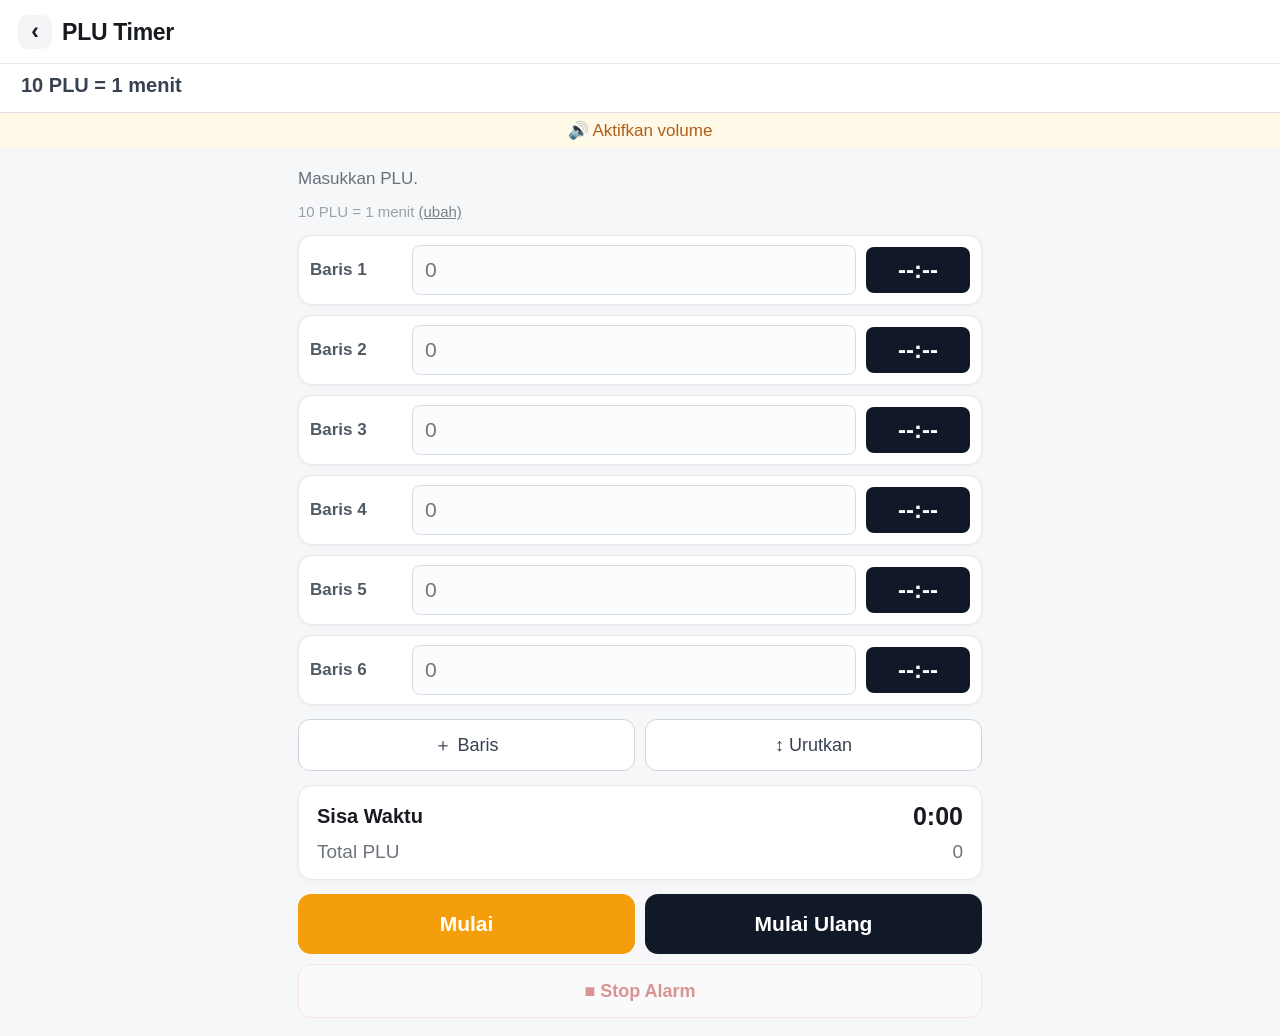
==== apps/plu-timer/index.html @ e4b8a62e "Add files via upload" ====
<!doctype html>
<html lang="id">
<head>
  <meta charset="UTF-8">
  <meta name="viewport" content="width=device-width, initial-scale=1, viewport-fit=cover">
  <meta name="theme-color" content="#0d9488">
  <meta name="description" content="PLU Timer PLU - timer display berdasarkan jumlah PLU">
  <title>PLU Timer</title>
  <style>
    :root{
      --accent:#111827; --accent-soft:#f3f4f6; --timer:#111827;
      --bg:#f6f7f8; --text:#171a1f; --muted:#737a84; --border:#e6e8eb;
      --warning:#f59e0b; --danger:#dc2626; --card:#fff;
      --shadow:0 1px 5px rgba(15,23,42,.045);
    }
    *{box-sizing:border-box}
    html,body{margin:0;padding:0;background:var(--bg);color:var(--text);font-family:Arial,Helvetica,sans-serif}.ric-back{display:inline-flex;align-items:center;justify-content:center;width:34px;height:34px;margin-right:4px;border-radius:10px;text-decoration:none;color:inherit;background:#f3f4f6}
    body{min-height:100vh}
    button,input{font:inherit}
    .topbar{height:64px;background:#ffffff;color:var(--text);display:flex;align-items:center;justify-content:space-between;padding:0 18px;border-bottom:1px solid var(--border)}
    .brand{font-size:23px;font-weight:700;letter-spacing:-.3px}
    .install{display:none;border:0;background:#fff;color:var(--text);font-weight:700;padding:10px 14px;border-radius:4px}
    .sub{background:#fff;padding:10px 21px 15px;border-bottom:1px solid #ddd;font-size:20px;color:var(--muted)}
    .sub b{color:#374151}
    .notice{background:#fff9e8;color:#b05d19;text-align:center;padding:7px 10px;font-size:17px}
    main{max-width:720px;margin:auto;padding:18px}
    .helper{font-size:17px;color:#66717c;margin:3px 0 14px}
    .formula{font-size:15px;color:#9aa1aa;margin-bottom:15px}
    .formula button{border:0;background:none;color:#7a828c;text-decoration:underline;padding:0;cursor:pointer}
    #rows{display:flex;flex-direction:column;gap:10px;width:100%;min-height:1px;visibility:visible;opacity:1}
    .row{display:grid !important;visibility:visible !important;opacity:1 !important;background:var(--card);border:1px solid var(--border);border-radius:14px;padding:9px 11px;grid-template-columns:92px 1fr 104px;gap:10px;align-items:center;box-shadow:var(--shadow)}
    .row.active{border-color:#4a8fc8;box-shadow:0 0 0 1px #4a8fc8}
    .label{font-size:17px;color:#505a65;font-weight:600}
    .plu{width:100%;height:50px;border:1px solid #d8dde3;border-radius:8px;padding:0 12px;font-size:21px;background:#fbfcfd;outline:none}
    .plu:focus{border-color:#9ca3af;box-shadow:0 0 0 3px rgba(17,24,39,.07);background:#fff}
    .time{height:46px;border-radius:8px;background:var(--timer);color:#fff;display:flex;align-items:center;justify-content:center;font-size:21px;font-weight:700}
    .time.done{background:var(--danger)}
    .time.empty{font-size:24px}
    .summary{background:#fff;border:1px solid var(--border);border-radius:14px;padding:16px 18px;margin-top:14px;box-shadow:var(--shadow)}
    .sumline{display:flex;justify-content:space-between;align-items:center}
    .sumline + .sumline{margin-top:10px}
    .sumtitle{font-size:20px;font-weight:700}
    .sumvalue{font-size:25px;font-weight:700}
    .small{font-size:19px;color:#6d747d}
    .controls{display:grid;grid-template-columns:1fr 1fr;gap:10px;margin-top:14px}
    .btn{border:0;border-radius:13px;height:60px;font-size:21px;font-weight:700;color:#fff;cursor:pointer}
    .pause{background:var(--warning);color:#fff}
    .restart{background:#111827}
    .stop-alarm{
      width:100%;height:54px;margin-top:10px;border:1px solid #fecaca;
      border-radius:13px;background:#fff;color:#b91c1c;font-size:18px;font-weight:700;
      cursor:pointer;transition:.15s;
    }
    .stop-alarm:not(:disabled):active{transform:scale(.99);background:#fef2f2}
    .stop-alarm:disabled{opacity:.45;cursor:not-allowed}
    .addbar{display:flex;gap:10px;margin-top:14px}
    .addbar button{flex:1;border:1px solid #cfd5db;background:#fff;border-radius:12px;padding:13px;font-size:18px;color:#374151}
    .info{background:#fff;border:1px solid var(--border);border-radius:14px;padding:18px 20px;margin-top:24px;box-shadow:var(--shadow)}
    .info h2{font-size:22px;margin:0 0 12px}
    .info p{font-size:18px;color:#6b7280;line-height:1.45;margin:6px 0}
    .footer{padding:24px;text-align:center;color:#9ca3af;font-size:14px}
    dialog{border:0;border-radius:18px;padding:0;max-width:520px;width:calc(100% - 32px);box-shadow:0 20px 70px #0003}
    dialog::backdrop{background:#0007}
    .dialog-body{padding:24px}
    .dialog-body h3{margin:0 0 15px;font-size:23px}
    .dialog-body label{display:block;color:#555;margin:13px 0 6px}
    .dialog-body input{width:100%;height:50px;border:1px solid #ccd2d8;border-radius:8px;padding:0 12px}
    .dialog-actions{display:flex;gap:10px;margin-top:20px}
    .dialog-actions button{flex:1;padding:13px;border:0;border-radius:10px;font-weight:700}
    @media(max-width:620px){
      .topbar{padding:0 14px}.brand{font-size:22px}.sub{font-size:17px;padding-left:14px}
      main{padding:16px 14px}.notice{font-size:15px}.helper{font-size:17px}
      .row{grid-template-columns:76px 1fr 88px;gap:7px;padding:8px}
      .label{font-size:15px}.plu{height:48px;font-size:20px}.time{height:44px;font-size:20px}
      .sumtitle,.small{font-size:17px}.sumvalue{font-size:23px}.btn{height:64px;font-size:21px}
    }
  </style>
  <link rel="manifest" href="./manifest.webmanifest">
  <meta name="theme-color" content="#ffffff">
</head>
<body>
  <header class="topbar">
    <div class="brand"><a href="/?view=ric-space" class="ric-back" aria-label="Kembali ke Ric Space">‹</a> PLU Timer</div>
    <button id="installBtn" class="install">Pasang Aplikasi</button>
  </header>
  <div class="sub"><b>10 PLU = 1 menit</b></div>
  <div class="notice">🔊 Aktifkan volume</div>

  <main>
    <div class="helper">Masukkan PLU.</div>
    <div class="formula">10 PLU = 1 menit <button id="formulaBtn">(ubah)</button></div>

    <section id="rows">
      <div class="row">
        <div class="label">Baris 1</div>
        <input class="plu" inputmode="numeric" type="number" min="0" placeholder="0" aria-label="PLU baris 1">
        <div class="time empty">--:--</div>
      </div>
      <div class="row">
        <div class="label">Baris 2</div>
        <input class="plu" inputmode="numeric" type="number" min="0" placeholder="0" aria-label="PLU baris 2">
        <div class="time empty">--:--</div>
      </div>
      <div class="row">
        <div class="label">Baris 3</div>
        <input class="plu" inputmode="numeric" type="number" min="0" placeholder="0" aria-label="PLU baris 3">
        <div class="time empty">--:--</div>
      </div>
      <div class="row">
        <div class="label">Baris 4</div>
        <input class="plu" inputmode="numeric" type="number" min="0" placeholder="0" aria-label="PLU baris 4">
        <div class="time empty">--:--</div>
      </div>
      <div class="row">
        <div class="label">Baris 5</div>
        <input class="plu" inputmode="numeric" type="number" min="0" placeholder="0" aria-label="PLU baris 5">
        <div class="time empty">--:--</div>
      </div>
      <div class="row">
        <div class="label">Baris 6</div>
        <input class="plu" inputmode="numeric" type="number" min="0" placeholder="0" aria-label="PLU baris 6">
        <div class="time empty">--:--</div>
      </div>
    </section>

    <div class="addbar">
      <button id="addBtn">＋ Baris</button>
      <button id="sortBtn">↕ Urutkan</button>
    </div>

    <section class="summary">
      <div class="sumline">
        <div class="sumtitle">Sisa Waktu</div>
        <div id="totalTime" class="sumvalue">0:00</div>
      </div>
      <div class="sumline">
        <div class="small">Total PLU</div>
        <div id="totalPlu" class="small">0</div>
      </div>
    </section>

    <div class="controls">
      <button id="pauseBtn" class="btn pause">Mulai</button>
      <button id="restartBtn" class="btn restart">Mulai Ulang</button>
    </div>
    <button id="stopAlarmBtn" class="stop-alarm" disabled>■ Stop Alarm</button>
</main>

  <dialog id="settingsDialog">
    <div class="dialog-body">
      <h3>Pengaturan</h3>
      <label for="secondsPerPlu">Detik / PLU</label>
      <input id="secondsPerPlu" type="number" min="1" step="1" value="6">
      <label for="rowCount">Baris</label>
      <input id="rowCount" type="number" min="1" max="30" step="1" value="6">
      <label for="alarmDuration">Alarm (detik)</label>
      <input id="alarmDuration" type="number" min="5" max="60" step="1" value="20">
      <div class="dialog-actions">
        <button id="cancelSettings">Batal</button>
        <button id="saveSettings" style="background:#111827;color:#fff">Simpan</button>
      </div>
    </div>
  </dialog>

  <audio id="alarmAudio" src="[data-uri]" preload="auto"></audio>
  <script>

    function safeGet(key){
      try { return localStorage.getItem(key); } catch(e){ return null; }
    }
    function safeSet(key,value){
      try { localStorage.setItem(key,value); } catch(e){}
    }
    function safeJsonGet(key){
      try {
        const v = safeGet(key);
        return v ? JSON.parse(v) : null;
      } catch(e){ return null; }
    }

    const DEFAULT_ROWS = 6;
    let secondsPerPlu = Number(safeGet('secondsPerPlu') || 6);
    let alarmDuration = Number(safeGet('alarmDuration') || 20);
    let rowData = safeJsonGet('pluRows') || Array(DEFAULT_ROWS).fill(0);
    let remaining = 0;
    let running = false;
    let timer = null;
    let lastTick = 0;
    let wakeLock = null;
    let deferredPrompt = null;
    let endAt = 0;
    let notificationTag = 'plu-timer-running';
    let lastNotificationSecond = -1;

    const rowsEl = document.getElementById('rows');
    const totalTimeEl = document.getElementById('totalTime');
    const totalPluEl = document.getElementById('totalPlu');
    const pauseBtn = document.getElementById('pauseBtn');

    function fmt(sec){
      sec = Math.max(0, Math.ceil(sec));
      const m = Math.floor(sec/60), s = sec % 60;
      return `${m}:${String(s).padStart(2,'0')}`;
    }
    function render(){
      rowsEl.innerHTML = '';
      rowData.forEach((value,i)=>{
        const row = document.createElement('div');
        row.className = 'row';

        const label = document.createElement('div');
        label.className = 'label';
        label.textContent = `Baris ${i+1}`;

        const input = document.createElement('input');
        input.className = 'plu';
        input.inputMode = 'numeric';
        input.pattern = '[0-9]*';
        input.min = '0';
        input.type = 'number';
        input.value = value || '';
        input.placeholder = '0';
        input.setAttribute('aria-label', `PLU baris ${i+1}`);

        const time = document.createElement('div');
        time.className = `time ${value ? '' : 'empty'}`;
        time.textContent = value ? fmt(Number(value)*secondsPerPlu) : '--:--';

        row.append(label, input, time);
        input.addEventListener('input',()=>{
          let n = Math.max(0, Math.floor(Number(input.value) || 0));
          rowData[i] = n;
          saveRows();
          updateTotals();
          updateTimes();
        });
        rowsEl.appendChild(row);
      });
      updateTotals();
      updateTimes();
    }
    function saveRows(){ safeSet('pluRows', JSON.stringify(rowData)); }
    function totalPlu(){ return rowData.reduce((a,b)=>a+(Number(b)||0),0); }
    function initialSeconds(){ return totalPlu()*secondsPerPlu; }
    function updateTotals(){
      if(!running) remaining = initialSeconds();
      totalPluEl.textContent = totalPlu();
      totalTimeEl.textContent = fmt(remaining);
    }
    function updateTimes(){
      [...rowsEl.querySelectorAll('.time')].forEach((el,i)=>{
        const v = Number(rowData[i]) || 0;
        el.textContent = v ? fmt(v*secondsPerPlu) : '--:--';
        el.classList.toggle('empty', !v);
      });
    }
    function renderRunningProgress(){
      totalTimeEl.textContent = fmt(remaining);
      let cursor = remaining;
      [...rowsEl.querySelectorAll('.time')].forEach((el,i)=>{
        const rowSec = (Number(rowData[i])||0)*secondsPerPlu;
        if(rowSec<=0){el.textContent='--:--';return}
        const spent = Math.max(0, initialSeconds() - remaining);
        const rowRemain = Math.max(0, rowSec - Math.max(0, spent - (initialSeconds() - rowSec)));
        el.textContent = fmt(rowRemain);
      });
    }
    async function acquireWakeLock(){
      try{
        if('wakeLock' in navigator) wakeLock = await navigator.wakeLock.request('screen');
      }catch(e){}
    }
    function releaseWakeLock(){
      if(wakeLock){wakeLock.release().catch(()=>{});wakeLock=null}
    }
    let lastTenBeeped = -1;
    let alarmPlaying = false;
    const suppliedAlarm = document.getElementById('alarmAudio');
    const stopAlarmBtn = document.getElementById('stopAlarmBtn');
    function unlockSuppliedAlarm(){
      // Start button is a user gesture, so this primes the exact uploaded audio
      // for later playback when the countdown reaches 0.
      try{
        suppliedAlarm.muted = true;
        suppliedAlarm.currentTime = 0;
        const p = suppliedAlarm.play();
        if(p && p.then){
          p.then(()=>{
            suppliedAlarm.pause();
            suppliedAlarm.currentTime = 0;
            suppliedAlarm.muted = false;
          }).catch(()=>{
            suppliedAlarm.muted = false;
          });
        }else{
          suppliedAlarm.muted = false;
        }
      }catch(e){
        suppliedAlarm.muted = false;
      }
    }

    async function showAppNotification(body, options={}){
      try{
        if(Notification.permission !== 'granted') return;
        const reg = await navigator.serviceWorker.ready;
        await reg.showNotification('PLU Timer', Object.assign({
          body,
          tag: notificationTag,
          renotify: true,
          icon: '/icon.svg',
          badge: '/icon.svg',
          vibrate: [500,250,500,250,900],
          silent: false
        }, options));
      }catch(e){
        try{ new Notification('PLU Timer', {body}); }catch(_){}
      }
    }

    async function updateRunningNotification(force=false){
      if(!running || Notification.permission !== 'granted') return;
      const sec = Math.max(0, Math.ceil(remaining));
      if(!force && sec === lastNotificationSecond) return;
      lastNotificationSecond = sec;
      await showAppNotification(`Sisa waktu: ${fmt(remaining)}`, {
        tag: notificationTag,
        renotify: false,
        vibrate: [],
        silent: true,
        timestamp: Date.now()
      });
    }

    async function closeRunningNotification(){
      try{
        const reg = await navigator.serviceWorker.ready;
        const list = await reg.getNotifications({tag: notificationTag});
        list.forEach(n=>n.close());
      }catch(e){}
    }

    async function beep(){
      stopAlarm();
      try{
        suppliedAlarm.muted = false;
        suppliedAlarm.loop = false;
        suppliedAlarm.currentTime = 0;
        const p = suppliedAlarm.play();
        if(p && p.catch) p.catch(()=>{});
        alarmPlaying = true;
        stopAlarmBtn.disabled = false;
        stopAlarmBtn.textContent = '■ Stop Alarm';
        suppliedAlarm.onended = ()=>{
          alarmPlaying = false;
          stopAlarmBtn.disabled = true;
          stopAlarmBtn.textContent = '■ Stop Alarm';
        };
        if(navigator.vibrate) navigator.vibrate([500,250,500,250,900,250,900]);
        await closeRunningNotification();
        await showAppNotification('Waktu habis', {
          tag: 'plu-timer-finished',
          renotify: true,
          requireInteraction: true,
          vibrate: [700,300,700,300,1200],
          silent: false
        });
      }catch(e){}
    }

    function stopAlarm(){
      try{
        suppliedAlarm.pause();
        suppliedAlarm.currentTime = 0;
        suppliedAlarm.loop = false;
        suppliedAlarm.onended = null;
      }catch(e){}
      alarmPlaying = false;
      stopAlarmBtn.disabled = true;
      stopAlarmBtn.textContent = '■ Stop Alarm';
      if(navigator.vibrate) navigator.vibrate(0);
    }

    function playCountdownCue(sec){
      try{
        const Ctx = window.AudioContext || window.webkitAudioContext;
        if(!Ctx) return;
        const ctx = new Ctx();
        const t = ctx.currentTime;
        const o = ctx.createOscillator();
        const g = ctx.createGain();
        o.type = 'sine';
        o.frequency.value = sec === 10 ? 520 : (sec <= 3 ? 880 : 720);
        g.gain.setValueAtTime(0.001, t);
        g.gain.exponentialRampToValueAtTime(0.13, t + 0.015);
        g.gain.exponentialRampToValueAtTime(0.001, t + 0.13);
        o.connect(g);
        g.connect(ctx.destination);
        o.start(t);
        o.stop(t + 0.15);
        setTimeout(()=>{ try{ctx.close()}catch(e){} }, 250);
      }catch(e){}
    }

    async function start(){
      if(remaining<=0) remaining=initialSeconds();
      if(remaining<=0) return;
      if(Notification.permission === 'default'){
        try{await Notification.requestPermission()}catch(e){}
      }
      // Use an absolute deadline instead of counting timer ticks. If Chrome
      // throttles the page in the background, the remaining time is corrected
      // immediately when JS gets CPU time again.
      endAt = Date.now() + Math.ceil(remaining*1000);
      running=true; lastTenBeeped=-1; lastNotificationSecond=-1;
      pauseBtn.textContent='Pause'; lastTick=performance.now();
      unlockSuppliedAlarm(); acquireWakeLock();
      clearInterval(timer);
      updateRunningNotification(true);
      timer=setInterval(()=>{
        const now=performance.now();
        const wallRemaining = (endAt - Date.now())/1000;
        remaining = Math.max(0, wallRemaining);
        lastTick=now;

        if(remaining > 0 && remaining <= 10){
          const sec = Math.ceil(remaining);
          if(sec !== lastTenBeeped){
            lastTenBeeped = sec;
            playCountdownCue(sec);
          }
        }
        if(remaining<=0){
          remaining=0; running=false; clearInterval(timer); releaseWakeLock();
          pauseBtn.textContent='Mulai';
          beep();
        }
        totalTimeEl.textContent=fmt(remaining);
        if(running) updateRunningNotification();
      },250);
    }
    function pause(){
      remaining = Math.max(0, (endAt ? (endAt-Date.now())/1000 : remaining));
      running=false; clearInterval(timer); releaseWakeLock(); pauseBtn.textContent='Mulai';
      safeSet('lastRemaining', String(remaining));
      closeRunningNotification();
    }
    function restart(){
      running=false; clearInterval(timer); releaseWakeLock();
      remaining=initialSeconds(); endAt=0; lastTenBeeped=-1; stopAlarm(); pauseBtn.textContent='Mulai';
      closeRunningNotification();
      render();
    }
    pauseBtn.addEventListener('click',()=>running?pause():start());
    stopAlarmBtn.addEventListener('click', stopAlarm);
    document.getElementById('restartBtn').addEventListener('click',restart);
    document.getElementById('addBtn').addEventListener('click',()=>{rowData.push(0);saveRows();render()});
    document.getElementById('sortBtn').addEventListener('click',()=>{
      rowData=rowData.filter(x=>Number(x)>0).sort((a,b)=>a-b);
      while(rowData.length<DEFAULT_ROWS) rowData.push(0);
      saveRows();render();
    });
    document.getElementById('formulaBtn').addEventListener('click',()=>{
      document.getElementById('secondsPerPlu').value=secondsPerPlu;
      document.getElementById('rowCount').value=rowData.length;
      document.getElementById('alarmDuration').value=alarmDuration;
      document.getElementById('settingsDialog').showModal();
    });
    document.getElementById('cancelSettings').addEventListener('click',()=>document.getElementById('settingsDialog').close());
    document.getElementById('saveSettings').addEventListener('click',()=>{
      secondsPerPlu=Math.max(1,Number(document.getElementById('secondsPerPlu').value)||6);
      alarmDuration=Math.min(60,Math.max(5,Number(document.getElementById('alarmDuration').value)||20));
      safeSet('alarmDuration',String(alarmDuration));
      let count=Math.min(30,Math.max(1,Number(document.getElementById('rowCount').value)||6));
      rowData=rowData.slice(0,count); while(rowData.length<count) rowData.push(0);
      safeSet('secondsPerPlu',String(secondsPerPlu));saveRows();restart();
      document.getElementById('settingsDialog').close();
    });
window.addEventListener('visibilitychange',()=>{
      if(running){
        remaining = Math.max(0, (endAt-Date.now())/1000);
        totalTimeEl.textContent=fmt(remaining);
        if(remaining<=0){
          running=false; clearInterval(timer); releaseWakeLock();
          pauseBtn.textContent='Mulai'; beep();
        }else{
          if(document.visibilityState==='visible') acquireWakeLock();
          updateRunningNotification(true);
        }
      }
    });
    if(!Array.isArray(rowData) || rowData.length === 0){
      rowData = Array(DEFAULT_ROWS).fill(0);
      saveRows();
    }
    render();
  </script>
<script>
if ("serviceWorker" in navigator && (location.protocol === "http:" || location.protocol === "https:")) {
  window.addEventListener("load", () => {
    navigator.serviceWorker.register("/apps/plu-timer/sw.js", {scope:"/apps/plu-timer/"}).catch(()=>{});
  });
}
</script>
</body>
</html>
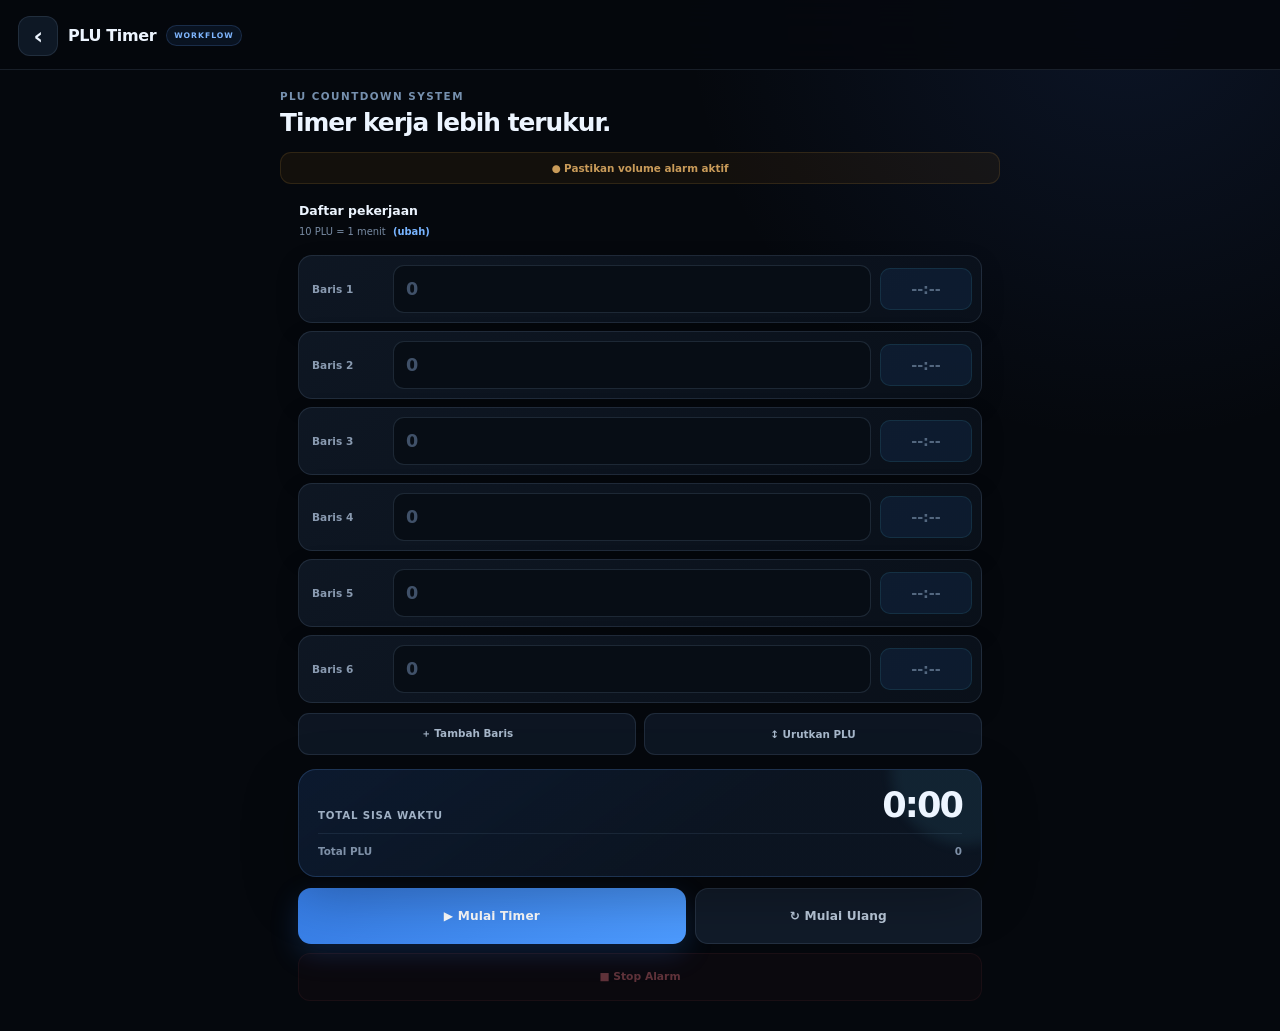
==== commit 5de0bf29: "Redesign PLU Timer with modern Ric Space UI" ====
--- a/apps/plu-timer/index.html
+++ b/apps/plu-timer/index.html
@@ -3,91 +3,39 @@
 <head>
   <meta charset="UTF-8">
   <meta name="viewport" content="width=device-width, initial-scale=1, viewport-fit=cover">
-  <meta name="theme-color" content="#0d9488">
+  <meta name="theme-color" content="#05080d">
   <meta name="description" content="PLU Timer PLU - timer display berdasarkan jumlah PLU">
   <title>PLU Timer</title>
   <style>
-    :root{
-      --accent:#111827; --accent-soft:#f3f4f6; --timer:#111827;
-      --bg:#f6f7f8; --text:#171a1f; --muted:#737a84; --border:#e6e8eb;
-      --warning:#f59e0b; --danger:#dc2626; --card:#fff;
-      --shadow:0 1px 5px rgba(15,23,42,.045);
-    }
-    *{box-sizing:border-box}
-    html,body{margin:0;padding:0;background:var(--bg);color:var(--text);font-family:Arial,Helvetica,sans-serif}.ric-back{display:inline-flex;align-items:center;justify-content:center;width:34px;height:34px;margin-right:4px;border-radius:10px;text-decoration:none;color:inherit;background:#f3f4f6}
-    body{min-height:100vh}
-    button,input{font:inherit}
-    .topbar{height:64px;background:#ffffff;color:var(--text);display:flex;align-items:center;justify-content:space-between;padding:0 18px;border-bottom:1px solid var(--border)}
-    .brand{font-size:23px;font-weight:700;letter-spacing:-.3px}
-    .install{display:none;border:0;background:#fff;color:var(--text);font-weight:700;padding:10px 14px;border-radius:4px}
-    .sub{background:#fff;padding:10px 21px 15px;border-bottom:1px solid #ddd;font-size:20px;color:var(--muted)}
-    .sub b{color:#374151}
-    .notice{background:#fff9e8;color:#b05d19;text-align:center;padding:7px 10px;font-size:17px}
-    main{max-width:720px;margin:auto;padding:18px}
-    .helper{font-size:17px;color:#66717c;margin:3px 0 14px}
-    .formula{font-size:15px;color:#9aa1aa;margin-bottom:15px}
-    .formula button{border:0;background:none;color:#7a828c;text-decoration:underline;padding:0;cursor:pointer}
-    #rows{display:flex;flex-direction:column;gap:10px;width:100%;min-height:1px;visibility:visible;opacity:1}
-    .row{display:grid !important;visibility:visible !important;opacity:1 !important;background:var(--card);border:1px solid var(--border);border-radius:14px;padding:9px 11px;grid-template-columns:92px 1fr 104px;gap:10px;align-items:center;box-shadow:var(--shadow)}
-    .row.active{border-color:#4a8fc8;box-shadow:0 0 0 1px #4a8fc8}
-    .label{font-size:17px;color:#505a65;font-weight:600}
-    .plu{width:100%;height:50px;border:1px solid #d8dde3;border-radius:8px;padding:0 12px;font-size:21px;background:#fbfcfd;outline:none}
-    .plu:focus{border-color:#9ca3af;box-shadow:0 0 0 3px rgba(17,24,39,.07);background:#fff}
-    .time{height:46px;border-radius:8px;background:var(--timer);color:#fff;display:flex;align-items:center;justify-content:center;font-size:21px;font-weight:700}
-    .time.done{background:var(--danger)}
-    .time.empty{font-size:24px}
-    .summary{background:#fff;border:1px solid var(--border);border-radius:14px;padding:16px 18px;margin-top:14px;box-shadow:var(--shadow)}
-    .sumline{display:flex;justify-content:space-between;align-items:center}
-    .sumline + .sumline{margin-top:10px}
-    .sumtitle{font-size:20px;font-weight:700}
-    .sumvalue{font-size:25px;font-weight:700}
-    .small{font-size:19px;color:#6d747d}
-    .controls{display:grid;grid-template-columns:1fr 1fr;gap:10px;margin-top:14px}
-    .btn{border:0;border-radius:13px;height:60px;font-size:21px;font-weight:700;color:#fff;cursor:pointer}
-    .pause{background:var(--warning);color:#fff}
-    .restart{background:#111827}
-    .stop-alarm{
-      width:100%;height:54px;margin-top:10px;border:1px solid #fecaca;
-      border-radius:13px;background:#fff;color:#b91c1c;font-size:18px;font-weight:700;
-      cursor:pointer;transition:.15s;
-    }
-    .stop-alarm:not(:disabled):active{transform:scale(.99);background:#fef2f2}
-    .stop-alarm:disabled{opacity:.45;cursor:not-allowed}
-    .addbar{display:flex;gap:10px;margin-top:14px}
-    .addbar button{flex:1;border:1px solid #cfd5db;background:#fff;border-radius:12px;padding:13px;font-size:18px;color:#374151}
-    .info{background:#fff;border:1px solid var(--border);border-radius:14px;padding:18px 20px;margin-top:24px;box-shadow:var(--shadow)}
-    .info h2{font-size:22px;margin:0 0 12px}
-    .info p{font-size:18px;color:#6b7280;line-height:1.45;margin:6px 0}
-    .footer{padding:24px;text-align:center;color:#9ca3af;font-size:14px}
-    dialog{border:0;border-radius:18px;padding:0;max-width:520px;width:calc(100% - 32px);box-shadow:0 20px 70px #0003}
-    dialog::backdrop{background:#0007}
-    .dialog-body{padding:24px}
-    .dialog-body h3{margin:0 0 15px;font-size:23px}
-    .dialog-body label{display:block;color:#555;margin:13px 0 6px}
-    .dialog-body input{width:100%;height:50px;border:1px solid #ccd2d8;border-radius:8px;padding:0 12px}
-    .dialog-actions{display:flex;gap:10px;margin-top:20px}
-    .dialog-actions button{flex:1;padding:13px;border:0;border-radius:10px;font-weight:700}
-    @media(max-width:620px){
-      .topbar{padding:0 14px}.brand{font-size:22px}.sub{font-size:17px;padding-left:14px}
-      main{padding:16px 14px}.notice{font-size:15px}.helper{font-size:17px}
-      .row{grid-template-columns:76px 1fr 88px;gap:7px;padding:8px}
-      .label{font-size:15px}.plu{height:48px;font-size:20px}.time{height:44px;font-size:20px}
-      .sumtitle,.small{font-size:17px}.sumvalue{font-size:23px}.btn{height:64px;font-size:21px}
-    }
+    :root{color-scheme:dark;--bg:#05080d;--panel:#0b121d;--panel-2:#101925;--line:rgba(148,177,214,.14);--text:#edf5ff;--muted:#788ba3;--accent:#66a6ff;--accent-2:#59dbff;--warning:#ffb84d;--danger:#ff6975;--safe:#55d7aa;--shadow:0 18px 55px rgba(0,0,0,.28);font-family:Inter,ui-sans-serif,system-ui,-apple-system,"Segoe UI",sans-serif}
+    *{box-sizing:border-box}html,body{margin:0;min-height:100%;background:var(--bg);color:var(--text)}body{min-height:100dvh;background:radial-gradient(circle at 88% 0,rgba(56,105,210,.13),transparent 29%),var(--bg);overflow-x:hidden}button,input{font:inherit}button{cursor:pointer}button:focus-visible,input:focus-visible{outline:2px solid var(--accent-2);outline-offset:2px}
+    .topbar{height:70px;padding:max(12px,env(safe-area-inset-top)) 18px 10px;display:flex;align-items:center;justify-content:space-between;position:sticky;top:0;z-index:20;border-bottom:1px solid var(--line);background:rgba(5,8,13,.86);backdrop-filter:blur(18px)}
+    .brand{display:flex;align-items:center;gap:10px;font-size:1rem;font-weight:800;letter-spacing:-.025em}.brand::after{content:"WORKFLOW";padding:5px 7px;border:1px solid rgba(102,166,255,.18);border-radius:999px;background:rgba(45,92,160,.14);color:#7fb7ff;font-size:.48rem;letter-spacing:.13em}.ric-back{display:grid;place-items:center;width:40px;height:40px;border:1px solid var(--line);border-radius:12px;text-decoration:none;color:var(--text);background:rgba(18,29,44,.8);font-size:1.45rem}.install{display:none;border:1px solid rgba(102,166,255,.22);background:rgba(31,76,142,.2);color:#9dcbff;font-weight:750;padding:10px 13px;border-radius:11px;font-size:.67rem}
+    .sub{max-width:760px;margin:0 auto;padding:20px 20px 3px;color:var(--muted);font-size:.65rem;letter-spacing:.14em}.sub b{color:#7690ae}.sub span{display:block;margin-top:6px;color:var(--text);font-size:1.55rem;font-weight:800;letter-spacing:-.04em}.notice{max-width:720px;margin:12px auto 0;padding:9px 12px;border:1px solid rgba(255,184,77,.12);border-radius:11px;background:rgba(121,74,12,.12);color:#c99b59;text-align:center;font-size:.65rem;font-weight:700}
+    main{width:min(720px,100%);margin:auto;padding:17px 18px max(30px,env(safe-area-inset-bottom))}.helper{margin:2px 1px 4px;color:var(--text);font-size:.78rem;font-weight:750}.formula{margin:0 1px 14px;color:var(--muted);font-size:.62rem}.formula button{border:0;background:none;color:#78b4ff;text-decoration:none;padding:4px;cursor:pointer;font-weight:750}
+    #rows{display:flex;flex-direction:column;gap:8px;width:100%;min-height:1px;visibility:visible;opacity:1}.row{display:grid!important;visibility:visible!important;opacity:1!important;grid-template-columns:76px minmax(0,1fr) 92px;gap:9px;align-items:center;padding:9px;border:1px solid var(--line);border-radius:14px;background:linear-gradient(145deg,rgba(15,24,37,.94),rgba(10,17,27,.94));box-shadow:0 8px 25px rgba(0,0,0,.13);transition:border-color .15s,transform .15s}.row:focus-within{border-color:rgba(102,166,255,.42);transform:translateY(-1px)}.row.active{border-color:rgba(89,219,255,.5);box-shadow:0 0 0 1px rgba(89,219,255,.12)}
+    .label{padding-left:4px;color:#899ab0;font-size:.66rem;font-weight:750}.plu{width:100%;height:48px;border:1px solid rgba(146,177,215,.16);border-radius:11px;padding:0 12px;background:#070d15;color:var(--text);font-size:1.1rem;font-weight:750;outline:0;font-variant-numeric:tabular-nums}.plu::placeholder{color:#405169}.plu:focus{border-color:rgba(102,166,255,.54);box-shadow:0 0 0 3px rgba(83,144,231,.1)}.time{height:42px;border:1px solid rgba(89,219,255,.1);border-radius:10px;display:grid;place-items:center;background:rgba(28,81,139,.18);color:#9bdcff;font-size:.86rem;font-weight:850;font-variant-numeric:tabular-nums}.time.done{border-color:rgba(255,105,117,.25);background:rgba(139,28,39,.22);color:#ff8790}.time.empty{color:#53677f;font-size:.9rem}
+    .addbar{display:grid;grid-template-columns:1fr 1fr;gap:8px;margin-top:10px}.addbar button{min-height:42px;border:1px solid var(--line);border-radius:11px;background:rgba(17,28,43,.74);color:#a7b7ca;font-size:.65rem;font-weight:750}
+    .summary{position:relative;overflow:hidden;margin-top:14px;padding:19px;border:1px solid rgba(102,166,255,.2);border-radius:18px;background:linear-gradient(145deg,rgba(35,83,153,.24),rgba(12,21,34,.96) 62%);box-shadow:var(--shadow)}.summary::after{content:"";position:absolute;width:150px;height:150px;right:-60px;top:-75px;border-radius:50%;background:rgba(89,219,255,.08);filter:blur(6px)}.sumline{position:relative;z-index:1;display:flex;justify-content:space-between;align-items:flex-end}.sumline+.sumline{margin-top:12px;padding-top:11px;border-top:1px solid rgba(149,183,224,.1)}.sumtitle{color:#9fb0c4;font-size:.64rem;font-weight:750;letter-spacing:.08em;text-transform:uppercase}.sumvalue{font-size:2.2rem;line-height:.9;font-weight:900;letter-spacing:-.055em;font-variant-numeric:tabular-nums}.small{color:#7f91a8;font-size:.65rem;font-weight:700}
+    .controls{display:grid;grid-template-columns:1.35fr 1fr;gap:9px;margin-top:11px}.btn{height:56px;border:0;border-radius:13px;color:#fff;font-size:.76rem;font-weight:850;letter-spacing:.01em}.pause{background:linear-gradient(135deg,#367ce4,#4d9bff);box-shadow:0 10px 28px rgba(40,107,205,.24)}.restart{border:1px solid var(--line);background:#111b29;color:#bac9da}.stop-alarm{width:100%;height:48px;margin-top:9px;border:1px solid rgba(255,105,117,.18);border-radius:12px;background:rgba(111,25,34,.16);color:#ff7d87;font-size:.67rem;font-weight:800}.stop-alarm:not(:disabled):active,.btn:active,.addbar button:active{transform:scale(.985)}.stop-alarm:disabled{opacity:.36;cursor:not-allowed}
+    .info{margin-top:18px;padding:17px;border:1px solid var(--line);border-radius:15px;background:var(--panel)}.info h2{margin:0 0 9px;font-size:.85rem}.info p{margin:5px 0;color:var(--muted);font-size:.67rem;line-height:1.55}.footer{padding:24px;text-align:center;color:#506177;font-size:.58rem}
+    dialog{padding:0;width:min(520px,calc(100% - 28px));border:1px solid rgba(151,181,220,.18);border-radius:20px;background:#0b121d;color:var(--text);box-shadow:0 30px 90px rgba(0,0,0,.58)}dialog::backdrop{background:rgba(0,0,0,.72);backdrop-filter:blur(8px)}.dialog-body{padding:20px}.dialog-body h3{margin:0 0 16px;font-size:1.05rem}.dialog-body label{display:block;margin:12px 0 6px;color:#8293a9;font-size:.65rem;font-weight:700}.dialog-body input{width:100%;height:46px;padding:0 12px;border:1px solid var(--line);border-radius:11px;background:#070d15;color:var(--text)}.dialog-actions{display:flex;gap:8px;margin-top:18px}.dialog-actions button{flex:1;min-height:44px;border:1px solid var(--line);border-radius:11px;background:#121d2b;color:var(--text);font-size:.7rem;font-weight:750}
+    @media(max-width:520px){.topbar{height:64px;padding-left:12px;padding-right:12px}.brand::after{display:none}.sub{padding:17px 14px 2px}.sub span{font-size:1.35rem}.notice{margin:10px 14px 0}main{padding:14px 12px max(24px,env(safe-area-inset-bottom))}.row{grid-template-columns:62px minmax(0,1fr) 78px;gap:7px;padding:8px}.label{font-size:.59rem}.plu{height:46px;padding:0 9px;font-size:1rem}.time{height:40px;font-size:.76rem}.sumvalue{font-size:1.95rem}.controls{grid-template-columns:1.2fr 1fr}.btn{height:54px}.summary{border-radius:16px}}
+    @media(display-mode:standalone) and (orientation:landscape) and (max-height:600px){.topbar{height:54px;padding-top:8px}.sub{display:none}.notice{position:fixed;right:12px;top:58px;z-index:10;margin:0;width:auto}main{max-width:none;padding:10px 12px;display:grid;grid-template-columns:minmax(0,1.45fr) minmax(250px,.75fr);gap:10px}.helper,.formula{display:none}#rows{grid-row:1/5}.summary,.controls,.stop-alarm,.addbar{margin-top:0}.row{min-height:48px}.footer{display:none}}
   </style>
   <link rel="manifest" href="./manifest.webmanifest">
-  <meta name="theme-color" content="#ffffff">
+  <meta name="theme-color" content="#05080d">
 </head>
 <body>
   <header class="topbar">
     <div class="brand"><a href="/?view=ric-space" class="ric-back" aria-label="Kembali ke Ric Space">‹</a> PLU Timer</div>
     <button id="installBtn" class="install">Pasang Aplikasi</button>
   </header>
-  <div class="sub"><b>10 PLU = 1 menit</b></div>
-  <div class="notice">🔊 Aktifkan volume</div>
+  <div class="sub"><b>PLU COUNTDOWN SYSTEM</b><span>Timer kerja lebih terukur.</span></div>
+  <div class="notice">● Pastikan volume alarm aktif</div>
 
   <main>
-    <div class="helper">Masukkan PLU.</div>
+    <div class="helper">Daftar pekerjaan</div>
     <div class="formula">10 PLU = 1 menit <button id="formulaBtn">(ubah)</button></div>
 
     <section id="rows">
@@ -124,13 +72,13 @@
     </section>
 
     <div class="addbar">
-      <button id="addBtn">＋ Baris</button>
-      <button id="sortBtn">↕ Urutkan</button>
+      <button id="addBtn">＋ Tambah Baris</button>
+      <button id="sortBtn">↕ Urutkan PLU</button>
     </div>
 
     <section class="summary">
       <div class="sumline">
-        <div class="sumtitle">Sisa Waktu</div>
+        <div class="sumtitle">Total Sisa Waktu</div>
         <div id="totalTime" class="sumvalue">0:00</div>
       </div>
       <div class="sumline">
@@ -140,8 +88,8 @@
     </section>
 
     <div class="controls">
-      <button id="pauseBtn" class="btn pause">Mulai</button>
-      <button id="restartBtn" class="btn restart">Mulai Ulang</button>
+      <button id="pauseBtn" class="btn pause">▶ Mulai Timer</button>
+      <button id="restartBtn" class="btn restart">↻ Mulai Ulang</button>
     </div>
     <button id="stopAlarmBtn" class="stop-alarm" disabled>■ Stop Alarm</button>
 </main>
@@ -413,7 +361,7 @@
       // immediately when JS gets CPU time again.
       endAt = Date.now() + Math.ceil(remaining*1000);
       running=true; lastTenBeeped=-1; lastNotificationSecond=-1;
-      pauseBtn.textContent='Pause'; lastTick=performance.now();
+      pauseBtn.textContent='❚❚ Jeda'; lastTick=performance.now();
       unlockSuppliedAlarm(); acquireWakeLock();
       clearInterval(timer);
       updateRunningNotification(true);
@@ -432,7 +380,7 @@
         }
         if(remaining<=0){
           remaining=0; running=false; clearInterval(timer); releaseWakeLock();
-          pauseBtn.textContent='Mulai';
+          pauseBtn.textContent='▶ Mulai Timer';
           beep();
         }
         totalTimeEl.textContent=fmt(remaining);
@@ -441,13 +389,13 @@
     }
     function pause(){
       remaining = Math.max(0, (endAt ? (endAt-Date.now())/1000 : remaining));
-      running=false; clearInterval(timer); releaseWakeLock(); pauseBtn.textContent='Mulai';
+      running=false; clearInterval(timer); releaseWakeLock(); pauseBtn.textContent='▶ Mulai Timer';
       safeSet('lastRemaining', String(remaining));
       closeRunningNotification();
     }
     function restart(){
       running=false; clearInterval(timer); releaseWakeLock();
-      remaining=initialSeconds(); endAt=0; lastTenBeeped=-1; stopAlarm(); pauseBtn.textContent='Mulai';
+      remaining=initialSeconds(); endAt=0; lastTenBeeped=-1; stopAlarm(); pauseBtn.textContent='▶ Mulai Timer';
       closeRunningNotification();
       render();
     }
@@ -482,7 +430,7 @@
         totalTimeEl.textContent=fmt(remaining);
         if(remaining<=0){
           running=false; clearInterval(timer); releaseWakeLock();
-          pauseBtn.textContent='Mulai'; beep();
+          pauseBtn.textContent='▶ Mulai Timer'; beep();
         }else{
           if(document.visibilityState==='visible') acquireWakeLock();
           updateRunningNotification(true);
